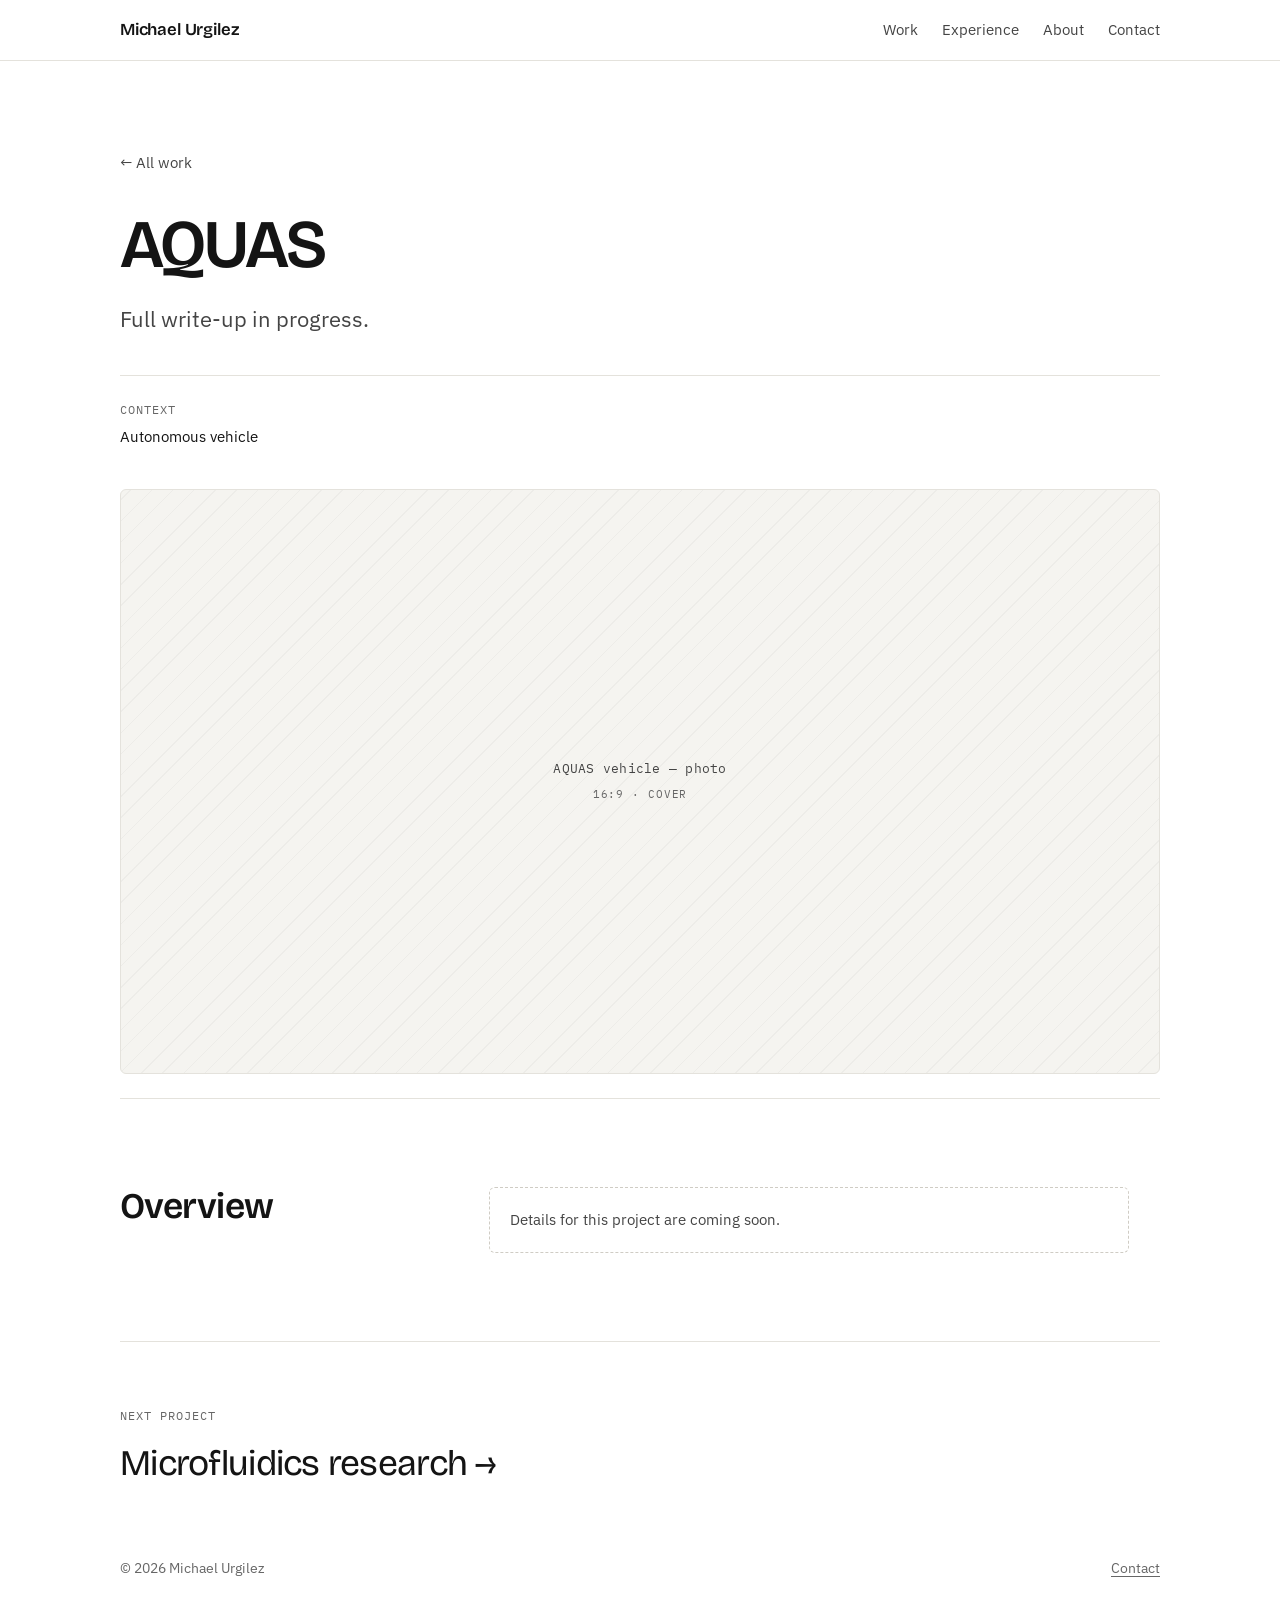
==== projects/aquas/index.html @ 49c0b9c1 "Build portfolio site: home page, project pages, shared styles, link preview image Co-Authored-By: Cl" ====
<!doctype html>
<html lang="en">
<head>
  <meta charset="utf-8">
  <meta name="viewport" content="width=device-width, initial-scale=1">
  <title>AQUAS — Michael Urgilez</title>
  <!-- TODO: write a one-sentence description for search and link previews -->
  <meta name="description" content="AQUAS — Autonomous vehicle. Project by Michael Urgilez, Mechanical Engineering, Columbia.">
  <link rel="canonical" href="https://michaelu4.github.io/projects/aquas/">
  <meta name="theme-color" content="#ffffff">

  <meta property="og:type" content="article">
  <meta property="og:site_name" content="Michael Urgilez">
  <meta property="og:title" content="AQUAS — Michael Urgilez">
  <meta property="og:description" content="AQUAS — Autonomous vehicle. Project by Michael Urgilez, Mechanical Engineering, Columbia.">
  <meta property="og:url" content="https://michaelu4.github.io/projects/aquas/">
  <meta property="og:image" content="https://michaelu4.github.io/assets/og-image.png">
  <meta property="og:image:width" content="1200">
  <meta property="og:image:height" content="630">
  <meta name="twitter:card" content="summary_large_image">
  <meta name="twitter:title" content="AQUAS — Michael Urgilez">
  <meta name="twitter:image" content="https://michaelu4.github.io/assets/og-image.png">

  <link rel="icon" href="../../assets/favicon.svg" type="image/svg+xml">
  <link rel="preconnect" href="https://fonts.googleapis.com">
  <link rel="preconnect" href="https://fonts.gstatic.com" crossorigin>
  <link href="https://fonts.googleapis.com/css2?family=Bricolage+Grotesque:opsz,wght@12..96,500;12..96,600&family=IBM+Plex+Mono:wght@400;500&family=IBM+Plex+Sans:wght@400;500&display=swap" rel="stylesheet">
  <link rel="stylesheet" href="../../styles.css">
</head>
<body>
  <a class="skip-link" href="#main">Skip to content</a>

  <header class="site-header">
    <div class="container">
      <a class="wordmark" href="../../">Michael Urgilez</a>
      <nav class="nav" aria-label="Primary">
        <a href="../../#work">Work</a>
        <a class="nav-extra" href="../../#experience">Experience</a>
        <a class="nav-extra" href="../../#about">About</a>
        <a href="../../#contact">Contact</a>
      </nav>
    </div>
  </header>

  <main id="main">
    <div class="container">

      <section class="project-hero" aria-labelledby="project-title">
        <a class="back" href="../../#work">← All work</a>
        <h1 id="project-title">AQUAS</h1>
        <!-- TODO: one-sentence summary of the project -->
        <p class="lede">Full write-up in progress.</p>
        <dl class="facts">
          <div><dt>Context</dt><dd>Autonomous vehicle</dd></div>
          <!-- TODO: add facts, e.g. Timeline, Team, My role, Tools -->
        </dl>
      </section>

      <!-- IMAGE: replace with assets/aquas/cover.jpg -->
      <figure class="project-cover">
        <div class="ph ratio-16-9" role="img" aria-label="Placeholder: AQUAS cover image">
          <span class="ph-label">AQUAS vehicle — photo</span>
          <span class="ph-hint">16:9 · cover</span>
        </div>
      </figure>

      <!-- TODO: fill in Problem / Approach / Results (copy section structure from projects/quadruped-robot/) -->
      <section class="p-section" aria-labelledby="overview">
        <h2 id="overview">Overview</h2>
        <div class="body">
          <p class="pending">Details for this project are coming soon.</p>
        </div>
      </section>

      <nav class="next-project" aria-label="Next project">
        <span class="label">Next project</span>
        <a href="../microfluidics/">Microfluidics research →</a>
      </nav>
    </div>
  </main>

  <footer class="site-footer">
    <div class="container">
      <span>© 2026 Michael Urgilez</span>
      <a href="../../#contact">Contact</a>
    </div>
  </footer>
</body>
</html>
---- styles.css ----
/* Michael Urgilez — portfolio
   One stylesheet for every page. Mobile-first; breakpoints at 720px and 1024px. */

:root {
  --bg: #ffffff;
  --bg-soft: #f5f4f0;
  --ink: #141414;
  --ink-2: #444444;   /* 9.7:1 on white */
  --muted: #666666;   /* 5.7:1 on white */
  --line: #e4e2dc;
  --accent: #c2410c;  /* 5.2:1 on white; used sparingly */

  --font-display: "Bricolage Grotesque", "Helvetica Neue", Arial, sans-serif;
  --font-body: "IBM Plex Sans", "Helvetica Neue", Arial, sans-serif;
  --font-mono: "IBM Plex Mono", ui-monospace, Menlo, monospace;

  --max: 1120px;
  --gutter: 20px;
  --radius: 6px;
  --section: 88px;
}

@media (min-width: 720px) {
  :root { --gutter: 40px; --section: 128px; }
}

*, *::before, *::after { box-sizing: border-box; }

html { -webkit-text-size-adjust: 100%; scroll-behavior: smooth; }
@media (prefers-reduced-motion: reduce) { html { scroll-behavior: auto; } }

body {
  margin: 0;
  background: var(--bg);
  color: var(--ink);
  font-family: var(--font-body);
  font-size: 1.0625rem;
  line-height: 1.6;
  -webkit-font-smoothing: antialiased;
}

img { display: block; max-width: 100%; height: auto; }

a { color: inherit; text-underline-offset: 0.2em; text-decoration-thickness: 1px; }
a:hover { color: var(--accent); }

:focus-visible {
  outline: 2px solid var(--accent);
  outline-offset: 3px;
  border-radius: 2px;
}

h1, h2, h3 {
  font-family: var(--font-display);
  font-weight: 600;
  line-height: 1.1;
  letter-spacing: -0.02em;
  margin: 0;
}

p { margin: 0 0 1em; }
p:last-child { margin-bottom: 0; }

ul { margin: 0; padding-left: 1.1em; }
li + li { margin-top: 0.5em; }
li::marker { color: var(--muted); }

.container {
  width: 100%;
  max-width: var(--max);
  margin: 0 auto;
  padding: 0 var(--gutter);
}

.skip-link {
  position: absolute;
  left: var(--gutter);
  top: -100px;
  background: var(--ink);
  color: #fff;
  padding: 8px 14px;
  border-radius: var(--radius);
  z-index: 100;
}
.skip-link:focus { top: 12px; color: #fff; }

/* Small uppercase labels */
.label {
  font-family: var(--font-mono);
  font-size: 0.75rem;
  letter-spacing: 0.08em;
  text-transform: uppercase;
  color: var(--muted);
}

/* ---------- Header ---------- */

.site-header {
  position: sticky;
  top: 0;
  z-index: 50;
  background: rgba(255, 255, 255, 0.92);
  -webkit-backdrop-filter: saturate(1.4) blur(10px);
  backdrop-filter: saturate(1.4) blur(10px);
  border-bottom: 1px solid var(--line);
}

.site-header .container {
  display: flex;
  align-items: center;
  justify-content: space-between;
  height: 60px;
}

.wordmark {
  font-family: var(--font-display);
  font-weight: 600;
  font-size: 1.05rem;
  letter-spacing: -0.01em;
  text-decoration: none;
}

.nav { display: flex; gap: 24px; }
.nav a {
  font-size: 0.9375rem;
  text-decoration: none;
  color: var(--ink-2);
}
.nav a:hover { color: var(--accent); }
.nav .nav-extra { display: none; }
@media (min-width: 720px) { .nav .nav-extra { display: inline; } }

/* ---------- Buttons ---------- */

.btn {
  display: inline-flex;
  align-items: center;
  justify-content: center;
  min-height: 48px;
  padding: 0 22px;
  border-radius: var(--radius);
  border: 1px solid var(--ink);
  font-size: 1rem;
  font-weight: 500;
  text-decoration: none;
  transition: background-color 0.15s, color 0.15s, border-color 0.15s;
}
.btn-primary { background: var(--ink); color: #fff; }
.btn-primary:hover { background: var(--accent); border-color: var(--accent); color: #fff; }
.btn-secondary { background: transparent; color: var(--ink); }
.btn-secondary:hover { border-color: var(--accent); color: var(--accent); }

/* ---------- Hero ---------- */

.hero { padding: 72px 0 var(--section); }
@media (min-width: 720px) { .hero { padding-top: 136px; } }

.hero h1 {
  font-size: clamp(2.75rem, 11vw, 6rem);
  letter-spacing: -0.035em;
  line-height: 0.98;
}

.hero .positioning {
  margin-top: 24px;
  max-width: 34ch;
  font-size: clamp(1.25rem, 3.6vw, 1.625rem);
  line-height: 1.35;
  color: var(--ink-2);
}

.hero .meta { margin-top: 28px; color: var(--muted); font-size: 0.9375rem; }

.status {
  display: inline-flex;
  align-items: baseline;
  gap: 10px;
  margin-top: 36px;
  font-size: 1rem;
}
.status::before {
  content: "";
  flex: none;
  width: 8px;
  height: 8px;
  border-radius: 50%;
  background: var(--accent);
  transform: translateY(-1px);
}

.hero .actions { display: flex; flex-wrap: wrap; gap: 12px; margin-top: 28px; }

/* ---------- Sections ---------- */

.section { padding: var(--section) 0; border-top: 1px solid var(--line); }

.section-head { margin-bottom: 48px; }
.section-head h2 { font-size: clamp(2rem, 6vw, 3rem); margin-top: 12px; }
.section-head p { margin-top: 16px; color: var(--ink-2); max-width: 52ch; }

/* ---------- Image placeholders ----------
   Replace a .ph element with an <img> when the real photo is ready.
   See README.md for the exact markup. */

.ph {
  position: relative;
  display: flex;
  flex-direction: column;
  align-items: center;
  justify-content: center;
  gap: 6px;
  aspect-ratio: 4 / 3;
  padding: 20px;
  background-color: var(--bg-soft);
  background-image: repeating-linear-gradient(
    -45deg,
    transparent 0 14px,
    rgba(20, 20, 20, 0.035) 14px 15px
  );
  border: 1px solid var(--line);
  border-radius: var(--radius);
  text-align: center;
  color: var(--ink-2);
}
.ph-label { font-family: var(--font-mono); font-size: 0.8125rem; letter-spacing: 0.02em; }
.ph-hint { font-family: var(--font-mono); font-size: 0.6875rem; color: var(--muted); text-transform: uppercase; letter-spacing: 0.08em; }

.ratio-16-9 { aspect-ratio: 16 / 9; }
.ratio-3-2 { aspect-ratio: 3 / 2; }
.ratio-1-1 { aspect-ratio: 1 / 1; }
.ratio-4-5 { aspect-ratio: 4 / 5; }

.media { border-radius: var(--radius); width: 100%; object-fit: cover; background: var(--bg-soft); }

/* ---------- Work grid ---------- */

.work-grid { display: grid; gap: 56px 32px; }
@media (min-width: 720px) { .work-grid { grid-template-columns: 1fr 1fr; } }

.card { display: block; text-decoration: none; color: inherit; }
.card:hover { color: inherit; }
.card .ph, .card .media { transition: transform 0.3s ease, border-color 0.2s; }
.card:hover .ph, .card:hover .media { border-color: #cfccc4; }
@media (prefers-reduced-motion: no-preference) {
  .card:hover .ph, .card:hover .media { transform: translateY(-3px); }
}

.card-body { margin-top: 20px; }
.card h3 { font-size: 1.375rem; margin-top: 8px; }
.card:hover h3 { color: var(--accent); }
.card p { margin-top: 8px; color: var(--ink-2); max-width: 52ch; }

.card-more {
  display: inline-block;
  margin-top: 12px;
  font-size: 0.9375rem;
  font-weight: 500;
  text-decoration: underline;
  text-underline-offset: 0.25em;
}

.card-featured { grid-column: 1 / -1; }
.card-featured h3 { font-size: clamp(1.75rem, 4.5vw, 2.5rem); }
@media (min-width: 1024px) {
  .card-featured { display: grid; grid-template-columns: 1.6fr 1fr; gap: 48px; align-items: end; }
  .card-featured .card-body { margin-top: 0; padding-bottom: 8px; }
}

.tag {
  display: inline-block;
  margin-left: 8px;
  padding: 2px 8px;
  border: 1px solid currentColor;
  border-radius: 999px;
  color: var(--accent);
  font-family: var(--font-mono);
  font-size: 0.6875rem;
  letter-spacing: 0.06em;
  text-transform: uppercase;
  vertical-align: 1px;
}

/* ---------- Experience / Leadership entries ---------- */

.entries { display: grid; gap: 0; }

.entry {
  display: grid;
  gap: 12px;
  padding: 32px 0;
  border-top: 1px solid var(--line);
}
.entry:first-child { border-top: 0; padding-top: 0; }
@media (min-width: 720px) {
  .entry { grid-template-columns: 1fr 2fr; gap: 40px; }
}

.entry h3 { font-size: 1.375rem; }
.entry .role { margin-top: 6px; color: var(--ink-2); }
.entry .where { margin-top: 4px; color: var(--muted); font-size: 0.9375rem; }
.entry ul { color: var(--ink-2); max-width: 62ch; }

/* ---------- Skills ---------- */

.skills { display: grid; gap: 32px; margin-top: 72px; }
@media (min-width: 720px) { .skills { grid-template-columns: repeat(3, 1fr); } }
.skills h3 { font-family: var(--font-mono); font-weight: 500; font-size: 0.75rem; letter-spacing: 0.08em; text-transform: uppercase; color: var(--muted); }
.skills ul { list-style: none; padding: 0; margin-top: 14px; }
.skills li + li { margin-top: 6px; }

/* ---------- About ---------- */

.about { display: grid; gap: 40px; }
@media (min-width: 720px) { .about { grid-template-columns: 1fr 1.4fr; gap: 64px; align-items: start; } }
.about p { font-size: 1.1875rem; line-height: 1.55; color: var(--ink-2); max-width: 46ch; }
.about p:first-child { color: var(--ink); }

/* ---------- Contact ---------- */

.contact-links { display: grid; gap: 0; margin-top: 8px; }
.contact-links a {
  display: flex;
  justify-content: space-between;
  align-items: baseline;
  gap: 16px;
  padding: 22px 0;
  border-bottom: 1px solid var(--line);
  text-decoration: none;
  font-family: var(--font-display);
  font-size: clamp(1.25rem, 4.5vw, 2rem);
  letter-spacing: -0.015em;
  overflow-wrap: anywhere;
}
.contact-links a:first-child { border-top: 1px solid var(--line); }
.contact-links .label { flex: none; }

/* ---------- Footer ---------- */

.site-footer { padding: 40px 0 56px; color: var(--muted); font-size: 0.875rem; }
.site-footer .container { display: flex; flex-wrap: wrap; justify-content: space-between; gap: 12px; }
.site-footer a { color: var(--muted); }

/* ---------- Project pages ---------- */

.project-hero { padding: 48px 0 40px; }
@media (min-width: 720px) { .project-hero { padding-top: 88px; } }

.back { font-size: 0.9375rem; text-decoration: none; color: var(--ink-2); }
.back:hover { color: var(--accent); }

.project-hero h1 { margin-top: 32px; font-size: clamp(2.25rem, 8vw, 4.25rem); letter-spacing: -0.03em; }
.project-hero .lede { margin-top: 20px; max-width: 46ch; font-size: clamp(1.125rem, 3vw, 1.375rem); line-height: 1.45; color: var(--ink-2); }

.facts {
  display: grid;
  grid-template-columns: repeat(2, 1fr);
  gap: 20px 24px;
  margin: 40px 0 0;
  padding: 24px 0 0;
  border-top: 1px solid var(--line);
}
@media (min-width: 720px) { .facts { grid-template-columns: repeat(4, 1fr); } }
.facts dt { font-family: var(--font-mono); font-size: 0.75rem; letter-spacing: 0.08em; text-transform: uppercase; color: var(--muted); }
.facts dd { margin: 6px 0 0; font-size: 0.9375rem; }

.project-cover { margin-bottom: 24px; }

.p-section { display: grid; gap: 20px; padding: 64px 0; border-top: 1px solid var(--line); }
@media (min-width: 1024px) {
  .p-section { grid-template-columns: 1fr 2.2fr; gap: 64px; padding: 88px 0; }
  .p-section > h2 { position: sticky; top: 92px; align-self: start; }
}
.p-section > h2 { font-size: clamp(1.625rem, 4.5vw, 2.25rem); }
.p-section .body { max-width: 64ch; color: var(--ink-2); }
.p-section .body p { color: var(--ink-2); }
.p-section .body h3 { font-size: 1.1875rem; color: var(--ink); margin: 32px 0 8px; }
.p-section .body h3:first-child { margin-top: 0; }

.spec { margin: 0; padding: 0; list-style: none; border-top: 1px solid var(--line); }
.spec li { display: grid; gap: 4px; padding: 16px 0; margin: 0; border-bottom: 1px solid var(--line); }
@media (min-width: 720px) { .spec li { grid-template-columns: 180px 1fr; gap: 24px; } }
.spec .k { font-family: var(--font-mono); font-size: 0.8125rem; color: var(--muted); }
.spec .v { color: var(--ink); }

.gallery { display: grid; gap: 16px; margin-top: 28px; }
@media (min-width: 720px) { .gallery { grid-template-columns: 1fr 1fr; } }
.gallery .wide { grid-column: 1 / -1; }

figure { margin: 0; }
figcaption { margin-top: 10px; font-size: 0.875rem; color: var(--muted); }

.pending {
  padding: 20px;
  border: 1px dashed #cfccc4;
  border-radius: var(--radius);
  color: var(--muted);
  font-size: 0.9375rem;
}

.next-project { padding: 64px 0 24px; border-top: 1px solid var(--line); }
.next-project a { text-decoration: none; font-family: var(--font-display); font-size: clamp(1.5rem, 5vw, 2.25rem); letter-spacing: -0.02em; }
.next-project .label { display: block; margin-bottom: 10px; }
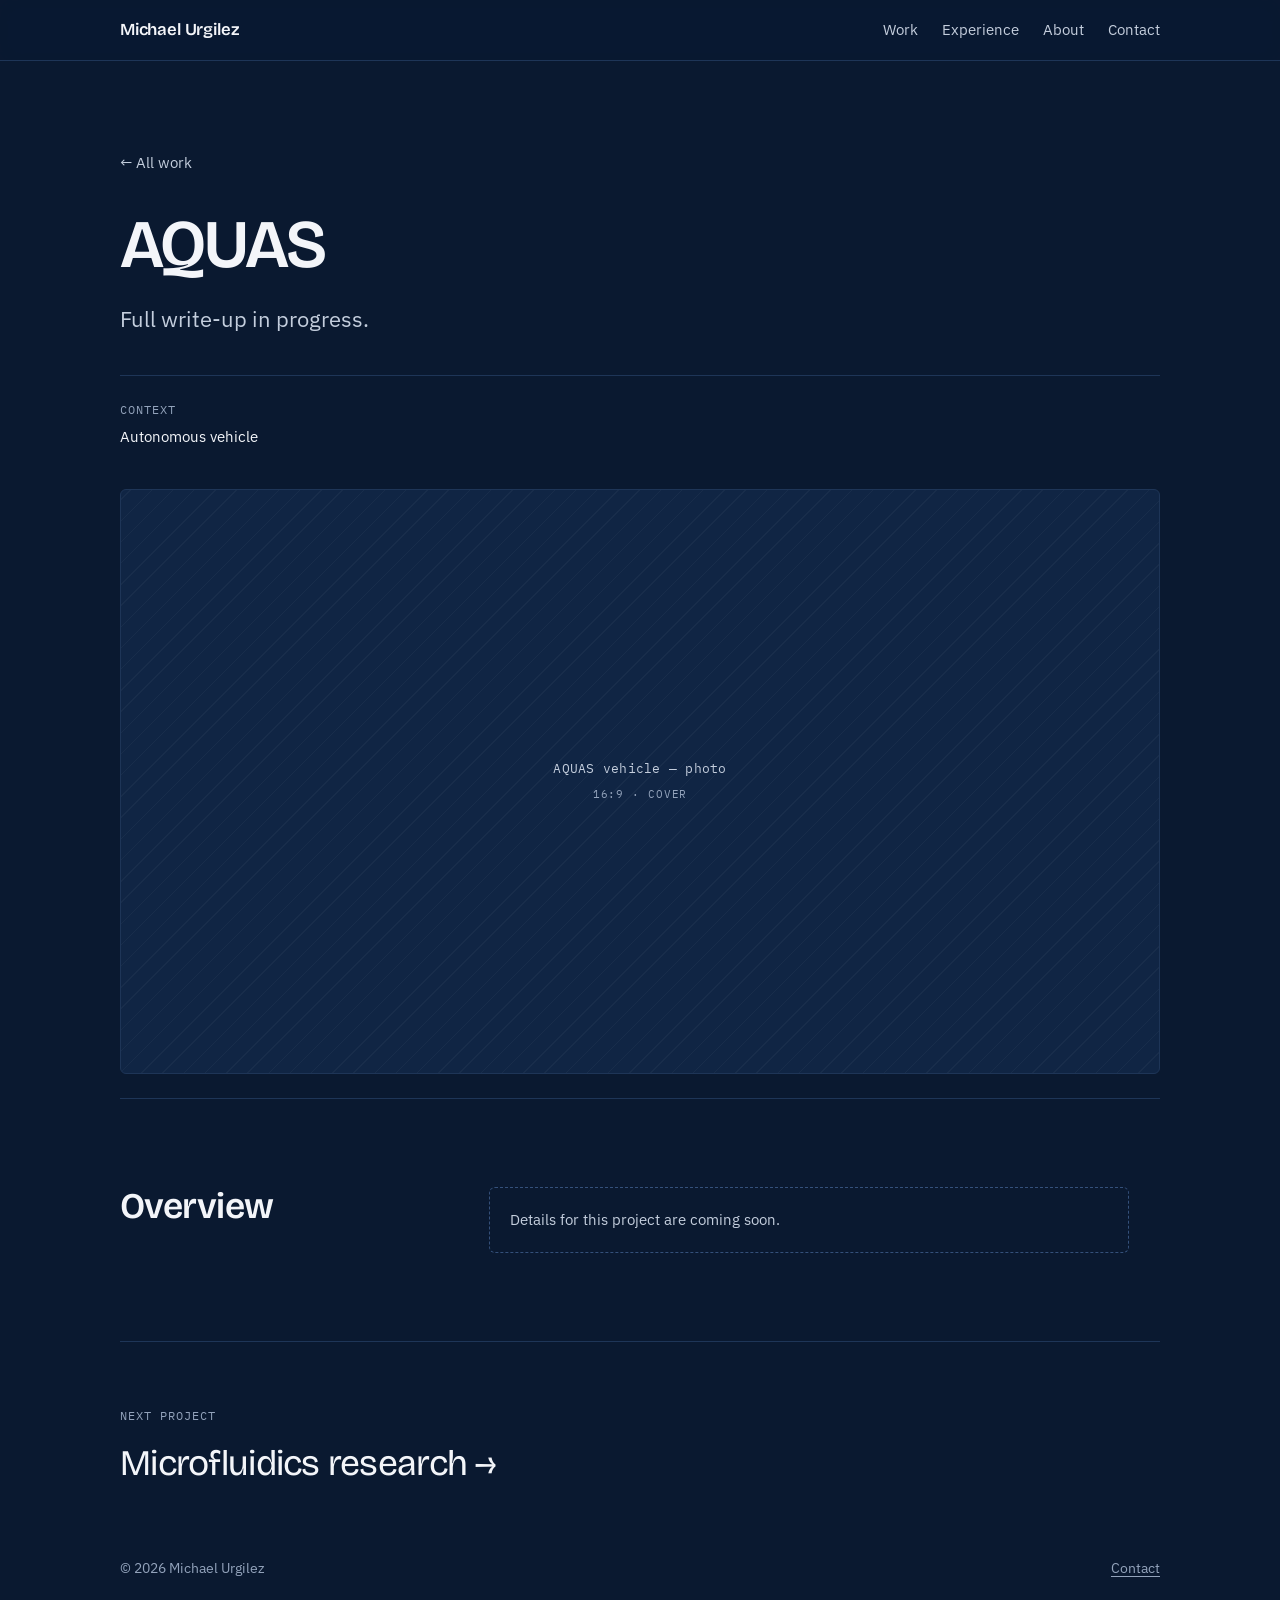
==== commit 2adb76fc: "Dark navy theme; open the home page with the bio Co-Authored-By: Claude Opus 5.5 <noreply@anthropic." ====
--- a/projects/aquas/index.html
+++ b/projects/aquas/index.html
@@ -7,7 +7,7 @@
   <!-- TODO: write a one-sentence description for search and link previews -->
   <meta name="description" content="AQUAS — Autonomous vehicle. Project by Michael Urgilez, Mechanical Engineering, Columbia.">
   <link rel="canonical" href="https://michaelu4.github.io/projects/aquas/">
-  <meta name="theme-color" content="#ffffff">
+  <meta name="theme-color" content="#0a1930">
 
   <meta property="og:type" content="article">
   <meta property="og:site_name" content="Michael Urgilez">
--- a/styles.css
+++ b/styles.css
@@ -2,13 +2,16 @@
    One stylesheet for every page. Mobile-first; breakpoints at 720px and 1024px. */
 
 :root {
-  --bg: #ffffff;
-  --bg-soft: #f5f4f0;
-  --ink: #141414;
-  --ink-2: #444444;   /* 9.7:1 on white */
-  --muted: #666666;   /* 5.7:1 on white */
-  --line: #e4e2dc;
-  --accent: #c2410c;  /* 5.2:1 on white; used sparingly */
+  color-scheme: dark;
+  --bg: #0a1930;       /* deep navy backdrop */
+  --bg-soft: #102544;
+  --ink: #f3f5f9;      /* 16:1 on --bg */
+  --ink-2: #c4cedd;    /* 11:1 on --bg */
+  --muted: #93a3bb;    /* 6.9:1 on --bg */
+  --line: #1e3557;
+  --line-strong: #34507a;
+  --accent: #f2994a;   /* 7.6:1 on --bg; used sparingly */
+  --on-accent: #0a1930;
 
   --font-display: "Bricolage Grotesque", "Helvetica Neue", Arial, sans-serif;
   --font-body: "IBM Plex Sans", "Helvetica Neue", Arial, sans-serif;
@@ -44,6 +47,8 @@
 a { color: inherit; text-underline-offset: 0.2em; text-decoration-thickness: 1px; }
 a:hover { color: var(--accent); }
 
+[id] { scroll-margin-top: 76px; }
+
 :focus-visible {
   outline: 2px solid var(--accent);
   outline-offset: 3px;
@@ -77,12 +82,12 @@
   left: var(--gutter);
   top: -100px;
   background: var(--ink);
-  color: #fff;
+  color: var(--bg);
   padding: 8px 14px;
   border-radius: var(--radius);
   z-index: 100;
 }
-.skip-link:focus { top: 12px; color: #fff; }
+.skip-link:focus { top: 12px; color: var(--bg); }
 
 /* Small uppercase labels */
 .label {
@@ -99,7 +104,7 @@
   position: sticky;
   top: 0;
   z-index: 50;
-  background: rgba(255, 255, 255, 0.92);
+  background: rgba(10, 25, 48, 0.88);
   -webkit-backdrop-filter: saturate(1.4) blur(10px);
   backdrop-filter: saturate(1.4) blur(10px);
   border-bottom: 1px solid var(--line);
@@ -145,12 +150,12 @@
   text-decoration: none;
   transition: background-color 0.15s, color 0.15s, border-color 0.15s;
 }
-.btn-primary { background: var(--ink); color: #fff; }
-.btn-primary:hover { background: var(--accent); border-color: var(--accent); color: #fff; }
+.btn-primary { background: var(--ink); color: var(--bg); }
+.btn-primary:hover { background: var(--accent); border-color: var(--accent); color: var(--on-accent); }
 .btn-secondary { background: transparent; color: var(--ink); }
 .btn-secondary:hover { border-color: var(--accent); color: var(--accent); }
 
-/* ---------- Hero ---------- */
+/* ---------- Hero + bio ---------- */
 
 .hero { padding: 72px 0 var(--section); }
 @media (min-width: 720px) { .hero { padding-top: 136px; } }
@@ -215,7 +220,7 @@
   background-image: repeating-linear-gradient(
     -45deg,
     transparent 0 14px,
-    rgba(20, 20, 20, 0.035) 14px 15px
+    rgba(255, 255, 255, 0.035) 14px 15px
   );
   border: 1px solid var(--line);
   border-radius: var(--radius);
@@ -240,7 +245,7 @@
 .card { display: block; text-decoration: none; color: inherit; }
 .card:hover { color: inherit; }
 .card .ph, .card .media { transition: transform 0.3s ease, border-color 0.2s; }
-.card:hover .ph, .card:hover .media { border-color: #cfccc4; }
+.card:hover .ph, .card:hover .media { border-color: var(--line-strong); }
 @media (prefers-reduced-motion: no-preference) {
   .card:hover .ph, .card:hover .media { transform: translateY(-3px); }
 }
@@ -307,13 +312,6 @@
 .skills h3 { font-family: var(--font-mono); font-weight: 500; font-size: 0.75rem; letter-spacing: 0.08em; text-transform: uppercase; color: var(--muted); }
 .skills ul { list-style: none; padding: 0; margin-top: 14px; }
 .skills li + li { margin-top: 6px; }
-
-/* ---------- About ---------- */
-
-.about { display: grid; gap: 40px; }
-@media (min-width: 720px) { .about { grid-template-columns: 1fr 1.4fr; gap: 64px; align-items: start; } }
-.about p { font-size: 1.1875rem; line-height: 1.55; color: var(--ink-2); max-width: 46ch; }
-.about p:first-child { color: var(--ink); }
 
 /* ---------- Contact ---------- */
 
@@ -391,7 +389,7 @@
 
 .pending {
   padding: 20px;
-  border: 1px dashed #cfccc4;
+  border: 1px dashed var(--line-strong);
   border-radius: var(--radius);
   color: var(--muted);
   font-size: 0.9375rem;
@@ -400,3 +398,13 @@
 .next-project { padding: 64px 0 24px; border-top: 1px solid var(--line); }
 .next-project a { text-decoration: none; font-family: var(--font-display); font-size: clamp(1.5rem, 5vw, 2.25rem); letter-spacing: -0.02em; }
 .next-project .label { display: block; margin-bottom: 10px; }
+
+/* Bio sits inside the hero, so the page opens on it */
+.hero-grid { display: grid; gap: 48px; }
+@media (min-width: 1024px) {
+  .hero-grid { grid-template-columns: 1.5fr 1fr; gap: 72px; align-items: end; }
+}
+.bio { margin-top: 32px; max-width: 54ch; }
+.bio p { font-size: 1.125rem; line-height: 1.6; color: var(--ink-2); }
+.bio p:first-child { color: var(--ink); }
+.hero-portrait { max-width: 420px; }
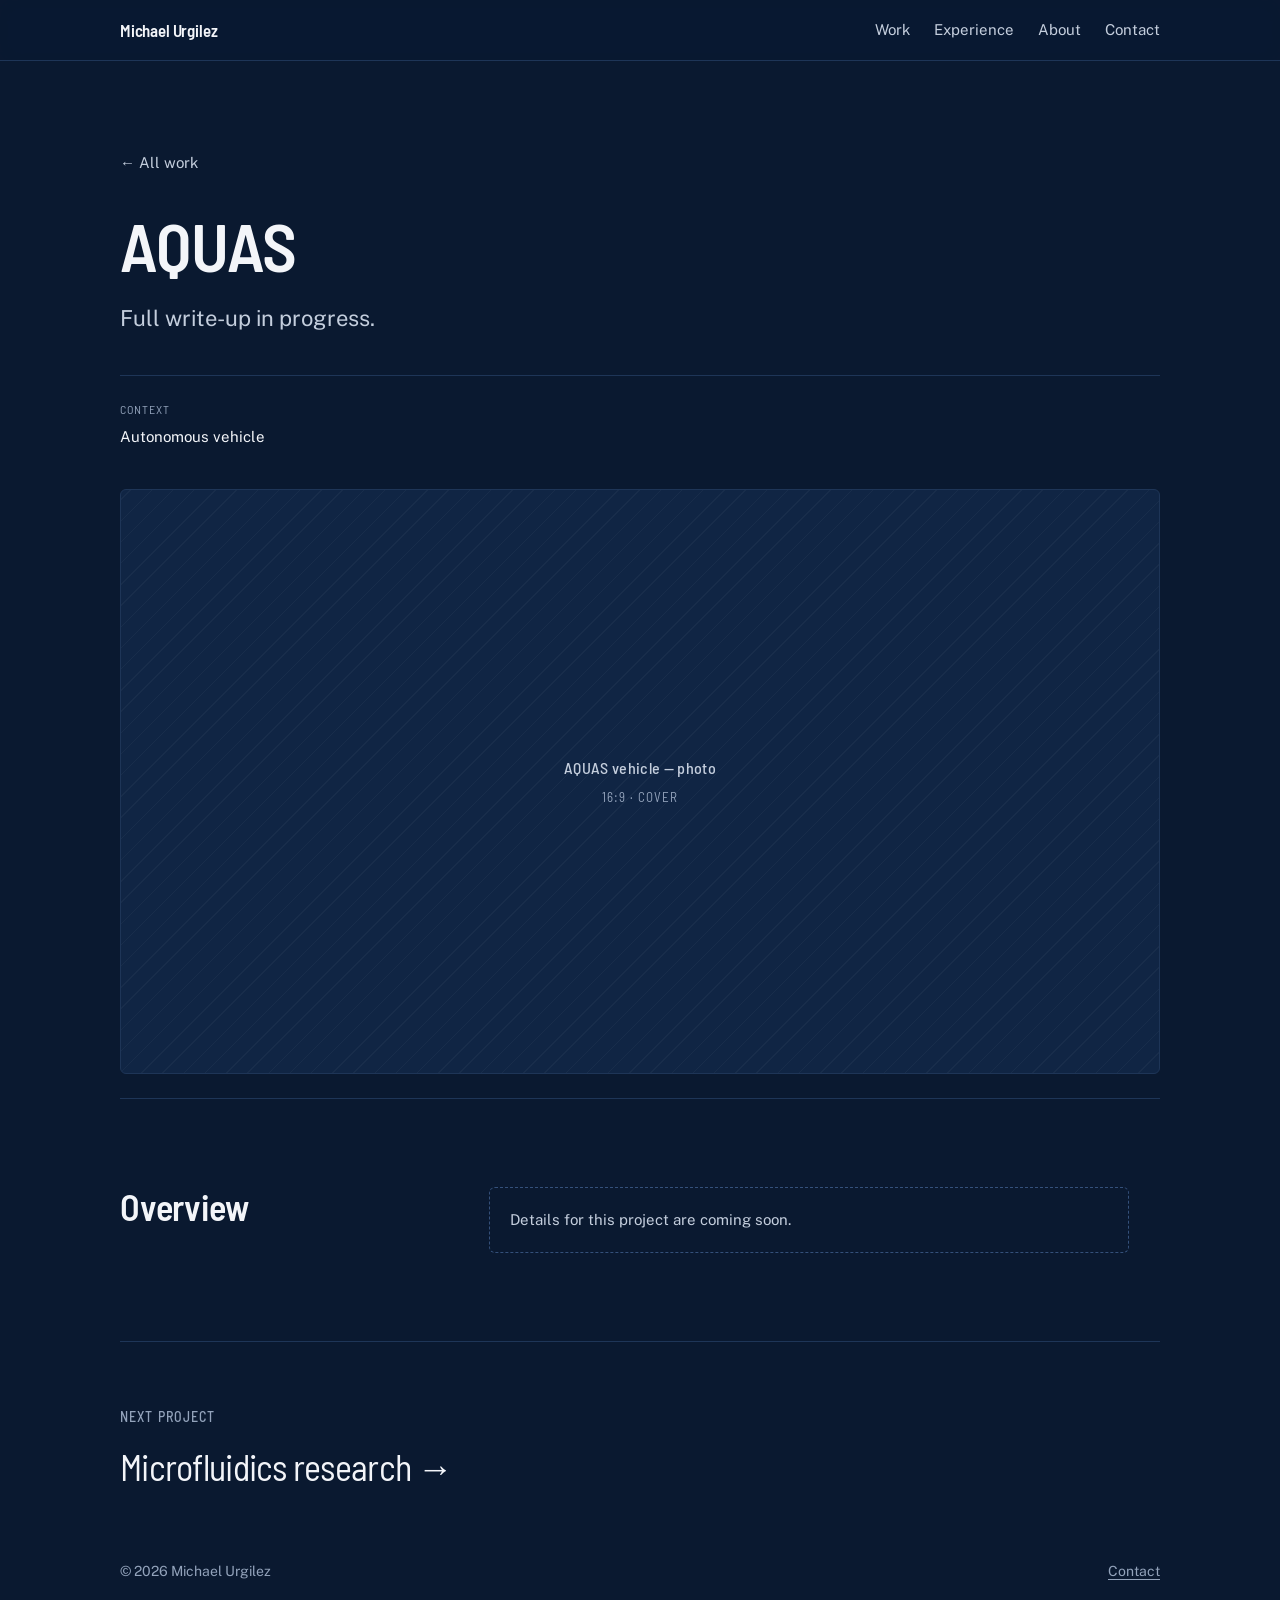
==== commit 53c0574c: "Drop B.S./M.S. wording; switch to Barlow Semi Condensed + Public Sans Co-Authored-By: Claude Opus 5." ====
--- a/projects/aquas/index.html
+++ b/projects/aquas/index.html
@@ -24,7 +24,7 @@
   <link rel="icon" href="../../assets/favicon.svg" type="image/svg+xml">
   <link rel="preconnect" href="https://fonts.googleapis.com">
   <link rel="preconnect" href="https://fonts.gstatic.com" crossorigin>
-  <link href="https://fonts.googleapis.com/css2?family=Bricolage+Grotesque:opsz,wght@12..96,500;12..96,600&family=IBM+Plex+Mono:wght@400;500&family=IBM+Plex+Sans:wght@400;500&display=swap" rel="stylesheet">
+  <link href="https://fonts.googleapis.com/css2?family=Barlow+Semi+Condensed:wght@500;600&family=Public+Sans:wght@400;500&display=swap" rel="stylesheet">
   <link rel="stylesheet" href="../../styles.css">
 </head>
 <body>
--- a/styles.css
+++ b/styles.css
@@ -13,9 +13,9 @@
   --accent: #f2994a;   /* 7.6:1 on --bg; used sparingly */
   --on-accent: #0a1930;
 
-  --font-display: "Bricolage Grotesque", "Helvetica Neue", Arial, sans-serif;
-  --font-body: "IBM Plex Sans", "Helvetica Neue", Arial, sans-serif;
-  --font-mono: "IBM Plex Mono", ui-monospace, Menlo, monospace;
+  --font-display: "Barlow Semi Condensed", "Arial Narrow", Arial, sans-serif;
+  --font-body: "Public Sans", "Helvetica Neue", Arial, sans-serif;
+  --font-label: "Barlow Semi Condensed", "Arial Narrow", Arial, sans-serif;
 
   --max: 1120px;
   --gutter: 20px;
@@ -59,7 +59,7 @@
   font-family: var(--font-display);
   font-weight: 600;
   line-height: 1.1;
-  letter-spacing: -0.02em;
+  letter-spacing: -0.005em;
   margin: 0;
 }
 
@@ -91,8 +91,9 @@
 
 /* Small uppercase labels */
 .label {
-  font-family: var(--font-mono);
-  font-size: 0.75rem;
+  font-family: var(--font-label);
+  font-weight: 500;
+  font-size: 0.875rem;
   letter-spacing: 0.08em;
   text-transform: uppercase;
   color: var(--muted);
@@ -162,7 +163,7 @@
 
 .hero h1 {
   font-size: clamp(2.75rem, 11vw, 6rem);
-  letter-spacing: -0.035em;
+  letter-spacing: -0.01em;
   line-height: 0.98;
 }
 
@@ -227,8 +228,8 @@
   text-align: center;
   color: var(--ink-2);
 }
-.ph-label { font-family: var(--font-mono); font-size: 0.8125rem; letter-spacing: 0.02em; }
-.ph-hint { font-family: var(--font-mono); font-size: 0.6875rem; color: var(--muted); text-transform: uppercase; letter-spacing: 0.08em; }
+.ph-label { font-family: var(--font-label); font-weight: 500; font-size: 1rem; letter-spacing: 0.02em; }
+.ph-hint { font-family: var(--font-label); font-size: 0.8125rem; color: var(--muted); text-transform: uppercase; letter-spacing: 0.08em; }
 
 .ratio-16-9 { aspect-ratio: 16 / 9; }
 .ratio-3-2 { aspect-ratio: 3 / 2; }
@@ -278,7 +279,7 @@
   border: 1px solid currentColor;
   border-radius: 999px;
   color: var(--accent);
-  font-family: var(--font-mono);
+  font-family: var(--font-label);
   font-size: 0.6875rem;
   letter-spacing: 0.06em;
   text-transform: uppercase;
@@ -309,7 +310,7 @@
 
 .skills { display: grid; gap: 32px; margin-top: 72px; }
 @media (min-width: 720px) { .skills { grid-template-columns: repeat(3, 1fr); } }
-.skills h3 { font-family: var(--font-mono); font-weight: 500; font-size: 0.75rem; letter-spacing: 0.08em; text-transform: uppercase; color: var(--muted); }
+.skills h3 { font-family: var(--font-label); font-weight: 500; font-size: 0.75rem; letter-spacing: 0.08em; text-transform: uppercase; color: var(--muted); }
 .skills ul { list-style: none; padding: 0; margin-top: 14px; }
 .skills li + li { margin-top: 6px; }
 
@@ -346,7 +347,7 @@
 .back { font-size: 0.9375rem; text-decoration: none; color: var(--ink-2); }
 .back:hover { color: var(--accent); }
 
-.project-hero h1 { margin-top: 32px; font-size: clamp(2.25rem, 8vw, 4.25rem); letter-spacing: -0.03em; }
+.project-hero h1 { margin-top: 32px; font-size: clamp(2.25rem, 8vw, 4.25rem); letter-spacing: -0.01em; }
 .project-hero .lede { margin-top: 20px; max-width: 46ch; font-size: clamp(1.125rem, 3vw, 1.375rem); line-height: 1.45; color: var(--ink-2); }
 
 .facts {
@@ -358,7 +359,7 @@
   border-top: 1px solid var(--line);
 }
 @media (min-width: 720px) { .facts { grid-template-columns: repeat(4, 1fr); } }
-.facts dt { font-family: var(--font-mono); font-size: 0.75rem; letter-spacing: 0.08em; text-transform: uppercase; color: var(--muted); }
+.facts dt { font-family: var(--font-label); font-size: 0.75rem; letter-spacing: 0.08em; text-transform: uppercase; color: var(--muted); }
 .facts dd { margin: 6px 0 0; font-size: 0.9375rem; }
 
 .project-cover { margin-bottom: 24px; }
@@ -377,7 +378,7 @@
 .spec { margin: 0; padding: 0; list-style: none; border-top: 1px solid var(--line); }
 .spec li { display: grid; gap: 4px; padding: 16px 0; margin: 0; border-bottom: 1px solid var(--line); }
 @media (min-width: 720px) { .spec li { grid-template-columns: 180px 1fr; gap: 24px; } }
-.spec .k { font-family: var(--font-mono); font-size: 0.8125rem; color: var(--muted); }
+.spec .k { font-family: var(--font-label); font-size: 0.8125rem; color: var(--muted); }
 .spec .v { color: var(--ink); }
 
 .gallery { display: grid; gap: 16px; margin-top: 28px; }
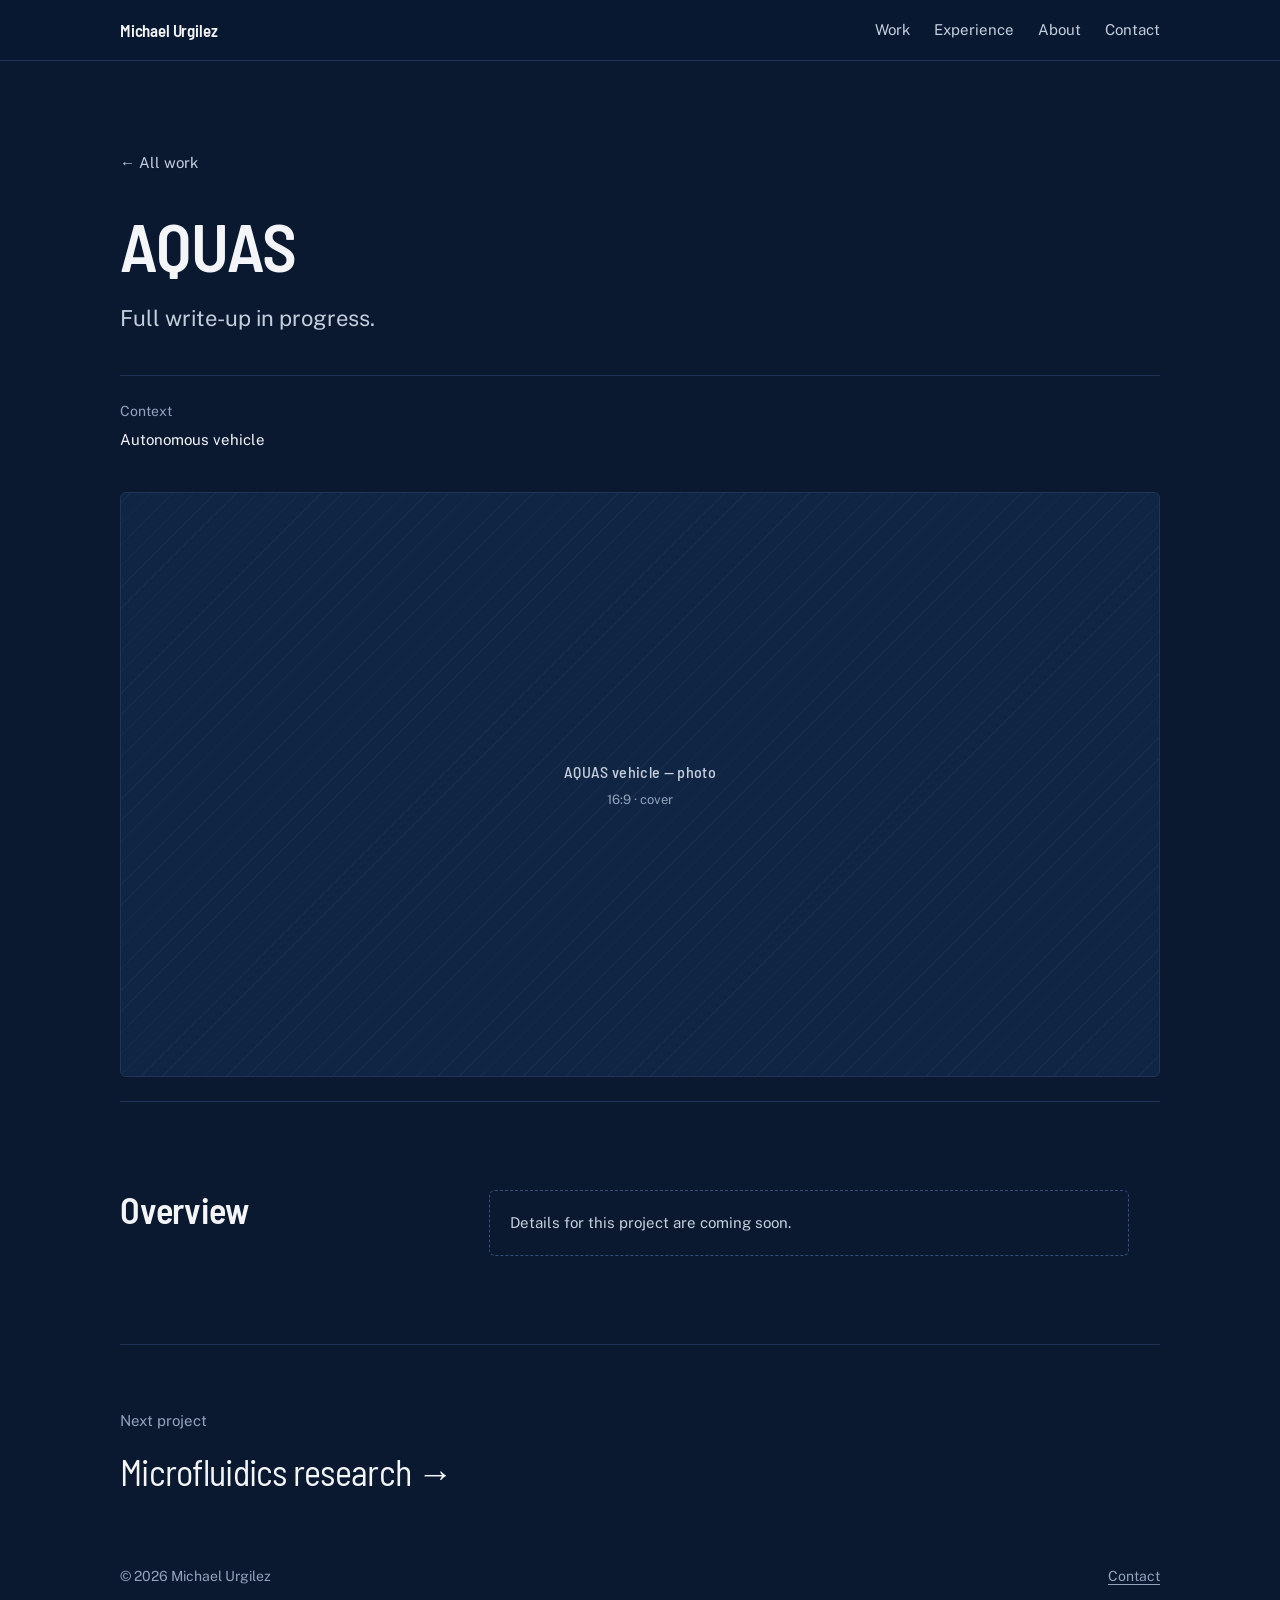
==== commit 977c7ffe: "Remove small all-caps eyebrow labels Co-Authored-By: Claude Opus 5.5 <noreply@anthropic.com> Claude-" ====
--- a/projects/aquas/index.html
+++ b/projects/aquas/index.html
@@ -73,7 +73,7 @@
       </section>
 
       <nav class="next-project" aria-label="Next project">
-        <span class="label">Next project</span>
+        <span class="next-label">Next project</span>
         <a href="../microfluidics/">Microfluidics research →</a>
       </nav>
     </div>
--- a/styles.css
+++ b/styles.css
@@ -89,13 +89,9 @@
 }
 .skip-link:focus { top: 12px; color: var(--bg); }
 
-/* Small uppercase labels */
+/* Small context line (e.g. course or lab on a project card) */
 .label {
-  font-family: var(--font-label);
-  font-weight: 500;
-  font-size: 0.875rem;
-  letter-spacing: 0.08em;
-  text-transform: uppercase;
+  font-size: 0.9375rem;
   color: var(--muted);
 }
 
@@ -201,7 +197,7 @@
 .section { padding: var(--section) 0; border-top: 1px solid var(--line); }
 
 .section-head { margin-bottom: 48px; }
-.section-head h2 { font-size: clamp(2rem, 6vw, 3rem); margin-top: 12px; }
+.section-head h2 { font-size: clamp(2rem, 6vw, 3rem); }
 .section-head p { margin-top: 16px; color: var(--ink-2); max-width: 52ch; }
 
 /* ---------- Image placeholders ----------
@@ -229,7 +225,7 @@
   color: var(--ink-2);
 }
 .ph-label { font-family: var(--font-label); font-weight: 500; font-size: 1rem; letter-spacing: 0.02em; }
-.ph-hint { font-family: var(--font-label); font-size: 0.8125rem; color: var(--muted); text-transform: uppercase; letter-spacing: 0.08em; }
+.ph-hint { font-size: 0.8125rem; color: var(--muted); }
 
 .ratio-16-9 { aspect-ratio: 16 / 9; }
 .ratio-3-2 { aspect-ratio: 3 / 2; }
@@ -279,10 +275,7 @@
   border: 1px solid currentColor;
   border-radius: 999px;
   color: var(--accent);
-  font-family: var(--font-label);
-  font-size: 0.6875rem;
-  letter-spacing: 0.06em;
-  text-transform: uppercase;
+  font-size: 0.8125rem;
   vertical-align: 1px;
 }
 
@@ -310,7 +303,7 @@
 
 .skills { display: grid; gap: 32px; margin-top: 72px; }
 @media (min-width: 720px) { .skills { grid-template-columns: repeat(3, 1fr); } }
-.skills h3 { font-family: var(--font-label); font-weight: 500; font-size: 0.75rem; letter-spacing: 0.08em; text-transform: uppercase; color: var(--muted); }
+.skills h3 { font-size: 1.125rem; }
 .skills ul { list-style: none; padding: 0; margin-top: 14px; }
 .skills li + li { margin-top: 6px; }
 
@@ -331,7 +324,6 @@
   overflow-wrap: anywhere;
 }
 .contact-links a:first-child { border-top: 1px solid var(--line); }
-.contact-links .label { flex: none; }
 
 /* ---------- Footer ---------- */
 
@@ -359,7 +351,7 @@
   border-top: 1px solid var(--line);
 }
 @media (min-width: 720px) { .facts { grid-template-columns: repeat(4, 1fr); } }
-.facts dt { font-family: var(--font-label); font-size: 0.75rem; letter-spacing: 0.08em; text-transform: uppercase; color: var(--muted); }
+.facts dt { font-size: 0.875rem; color: var(--muted); }
 .facts dd { margin: 6px 0 0; font-size: 0.9375rem; }
 
 .project-cover { margin-bottom: 24px; }
@@ -378,7 +370,7 @@
 .spec { margin: 0; padding: 0; list-style: none; border-top: 1px solid var(--line); }
 .spec li { display: grid; gap: 4px; padding: 16px 0; margin: 0; border-bottom: 1px solid var(--line); }
 @media (min-width: 720px) { .spec li { grid-template-columns: 180px 1fr; gap: 24px; } }
-.spec .k { font-family: var(--font-label); font-size: 0.8125rem; color: var(--muted); }
+.spec .k { font-size: 0.9375rem; color: var(--muted); }
 .spec .v { color: var(--ink); }
 
 .gallery { display: grid; gap: 16px; margin-top: 28px; }
@@ -398,7 +390,7 @@
 
 .next-project { padding: 64px 0 24px; border-top: 1px solid var(--line); }
 .next-project a { text-decoration: none; font-family: var(--font-display); font-size: clamp(1.5rem, 5vw, 2.25rem); letter-spacing: -0.02em; }
-.next-project .label { display: block; margin-bottom: 10px; }
+.next-label { display: block; margin-bottom: 10px; color: var(--muted); font-size: 0.9375rem; }
 
 /* Bio sits inside the hero, so the page opens on it */
 .hero-grid { display: grid; gap: 48px; }
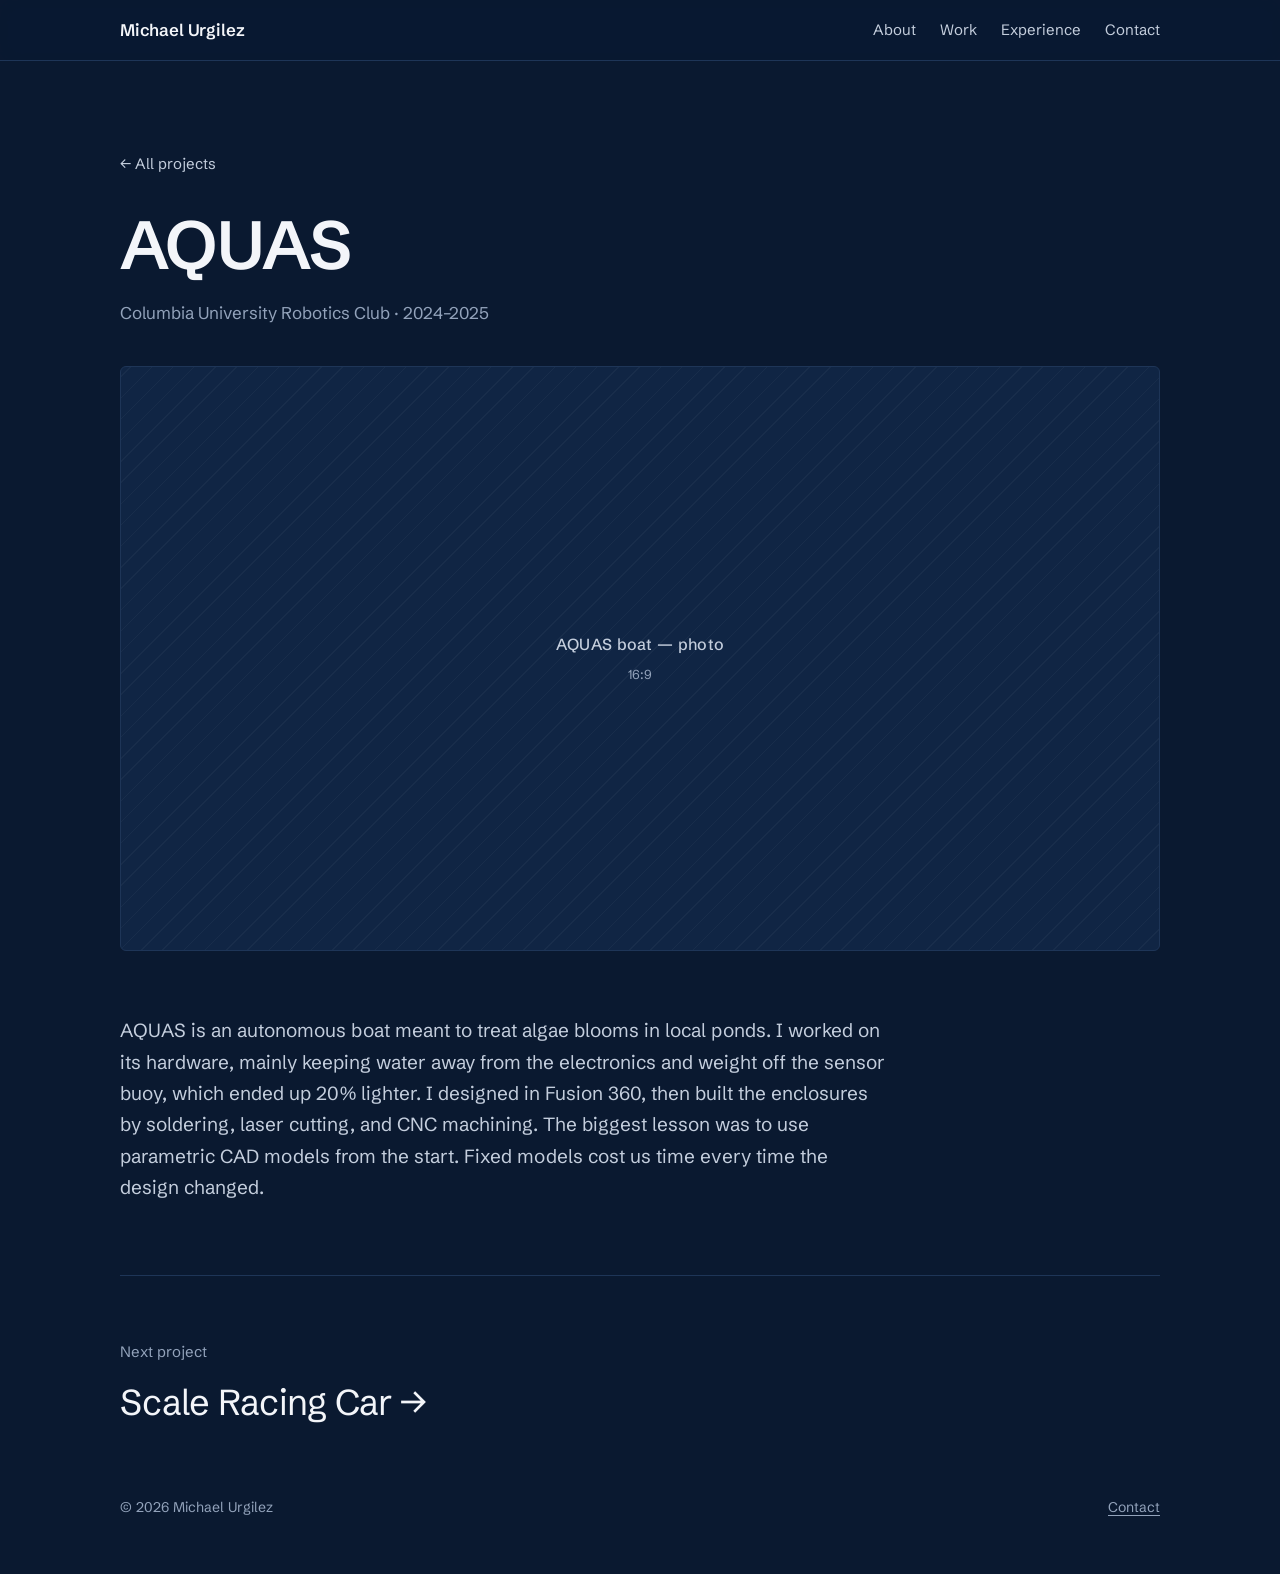
==== commit 75c2c7db: "Replace experience, project and leadership text with narrative overviews - Six project pages (adds T" ====
--- a/projects/aquas/index.html
+++ b/projects/aquas/index.html
@@ -4,27 +4,27 @@
   <meta charset="utf-8">
   <meta name="viewport" content="width=device-width, initial-scale=1">
   <title>AQUAS — Michael Urgilez</title>
-  <!-- TODO: write a one-sentence description for search and link previews -->
-  <meta name="description" content="AQUAS — Autonomous vehicle. Project by Michael Urgilez, Mechanical Engineering, Columbia.">
+  <meta name="description" content="AQUAS is an autonomous boat meant to treat algae blooms in local ponds.">
   <link rel="canonical" href="https://michaelu4.github.io/projects/aquas/">
   <meta name="theme-color" content="#0a1930">
 
   <meta property="og:type" content="article">
   <meta property="og:site_name" content="Michael Urgilez">
   <meta property="og:title" content="AQUAS — Michael Urgilez">
-  <meta property="og:description" content="AQUAS — Autonomous vehicle. Project by Michael Urgilez, Mechanical Engineering, Columbia.">
+  <meta property="og:description" content="AQUAS is an autonomous boat meant to treat algae blooms in local ponds.">
   <meta property="og:url" content="https://michaelu4.github.io/projects/aquas/">
   <meta property="og:image" content="https://michaelu4.github.io/assets/og-image.png">
   <meta property="og:image:width" content="1200">
   <meta property="og:image:height" content="630">
   <meta name="twitter:card" content="summary_large_image">
   <meta name="twitter:title" content="AQUAS — Michael Urgilez">
+  <meta name="twitter:description" content="AQUAS is an autonomous boat meant to treat algae blooms in local ponds.">
   <meta name="twitter:image" content="https://michaelu4.github.io/assets/og-image.png">
 
   <link rel="icon" href="../../assets/favicon.svg" type="image/svg+xml">
   <link rel="preconnect" href="https://fonts.googleapis.com">
   <link rel="preconnect" href="https://fonts.gstatic.com" crossorigin>
-  <link href="https://fonts.googleapis.com/css2?family=Barlow+Semi+Condensed:wght@500;600&family=Public+Sans:wght@400;500&display=swap" rel="stylesheet">
+  <link href="https://fonts.googleapis.com/css2?family=Schibsted+Grotesk:wght@400;500;600;700FONTLINKdisplay=swap" rel="stylesheet">
   <link rel="stylesheet" href="../../styles.css">
 </head>
 <body>
@@ -34,9 +34,9 @@
     <div class="container">
       <a class="wordmark" href="../../">Michael Urgilez</a>
       <nav class="nav" aria-label="Primary">
+        <a class="nav-extra" href="../../#about">About</a>
         <a href="../../#work">Work</a>
         <a class="nav-extra" href="../../#experience">Experience</a>
-        <a class="nav-extra" href="../../#about">About</a>
         <a href="../../#contact">Contact</a>
       </nav>
     </div>
@@ -46,35 +46,26 @@
     <div class="container">
 
       <section class="project-hero" aria-labelledby="project-title">
-        <a class="back" href="../../#work">← All work</a>
+        <a class="back" href="../../#work">← All projects</a>
         <h1 id="project-title">AQUAS</h1>
-        <!-- TODO: one-sentence summary of the project -->
-        <p class="lede">Full write-up in progress.</p>
-        <dl class="facts">
-          <div><dt>Context</dt><dd>Autonomous vehicle</dd></div>
-          <!-- TODO: add facts, e.g. Timeline, Team, My role, Tools -->
-        </dl>
+        <p class="project-meta">Columbia University Robotics Club · 2024–2025</p>
       </section>
 
-      <!-- IMAGE: replace with assets/aquas/cover.jpg -->
+      <!-- IMAGE: replace with an <img> of ../../assets/aquas/cover.jpg (see README) -->
       <figure class="project-cover">
-        <div class="ph ratio-16-9" role="img" aria-label="Placeholder: AQUAS cover image">
-          <span class="ph-label">AQUAS vehicle — photo</span>
-          <span class="ph-hint">16:9 · cover</span>
+        <div class="ph ratio-16-9" role="img" aria-label="Placeholder: AQUAS boat — photo">
+          <span class="ph-label">AQUAS boat — photo</span>
+          <span class="ph-hint">16:9</span>
         </div>
       </figure>
 
-      <!-- TODO: fill in Problem / Approach / Results (copy section structure from projects/quadruped-robot/) -->
-      <section class="p-section" aria-labelledby="overview">
-        <h2 id="overview">Overview</h2>
-        <div class="body">
-          <p class="pending">Details for this project are coming soon.</p>
-        </div>
+      <section class="project-story" aria-label="Overview">
+        <p>AQUAS is an autonomous boat meant to treat algae blooms in local ponds. I worked on its hardware, mainly keeping water away from the electronics and weight off the sensor buoy, which ended up 20% lighter. I designed in Fusion 360, then built the enclosures by soldering, laser cutting, and CNC machining. The biggest lesson was to use parametric CAD models from the start. Fixed models cost us time every time the design changed.</p>
       </section>
 
       <nav class="next-project" aria-label="Next project">
         <span class="next-label">Next project</span>
-        <a href="../microfluidics/">Microfluidics research →</a>
+        <a href="../scale-racing-car/">Scale Racing Car →</a>
       </nav>
     </div>
   </main>
--- a/styles.css
+++ b/styles.css
@@ -13,9 +13,9 @@
   --accent: #f2994a;   /* 7.6:1 on --bg; used sparingly */
   --on-accent: #0a1930;
 
-  --font-display: "Barlow Semi Condensed", "Arial Narrow", Arial, sans-serif;
-  --font-body: "Public Sans", "Helvetica Neue", Arial, sans-serif;
-  --font-label: "Barlow Semi Condensed", "Arial Narrow", Arial, sans-serif;
+  --font-display: "Schibsted Grotesk", "Helvetica Neue", Arial, sans-serif;
+  --font-body: "Schibsted Grotesk", "Helvetica Neue", Arial, sans-serif;
+  --font-label: "Schibsted Grotesk", "Helvetica Neue", Arial, sans-serif;
 
   --max: 1120px;
   --gutter: 20px;
@@ -154,12 +154,63 @@
 
 /* ---------- Hero + bio ---------- */
 
-.hero { padding: 72px 0 var(--section); }
+.hero {
+  position: relative;
+  isolation: isolate;
+  overflow: hidden;
+  padding: 72px 0 var(--section);
+}
 @media (min-width: 720px) { .hero { padding-top: 136px; } }
+@media (min-width: 1024px) { .hero { min-height: calc(100vh - 60px); display: flex; align-items: center; } }
+
+/* Background photo layer. main.js adds a slow drift and scroll parallax. */
+.hero-bg { position: absolute; inset: 0; z-index: -1; }
+.hero-bg-img {
+  position: absolute;
+  inset: -8% 0;
+  background: center 35% / cover no-repeat;
+  opacity: 0;
+  transition: opacity 1.2s ease;
+  will-change: transform;
+}
+@media (prefers-reduced-motion: no-preference) {
+  .hero-bg-img { animation: hero-drift 28s ease-in-out infinite alternate; }
+}
+@keyframes hero-drift {
+  from { scale: 1.04; translate: -1.5% 0; }
+  to   { scale: 1.14; translate: 1.5% -1%; }
+}
+/* Navy wash keeps the text readable over any photo. Darkest behind the text column. */
+.hero-bg::after {
+  content: "";
+  position: absolute;
+  inset: 0;
+  background:
+    linear-gradient(90deg, rgba(10, 25, 48, 0.94) 0%, rgba(10, 25, 48, 0.82) 45%, rgba(10, 25, 48, 0.45) 100%),
+    linear-gradient(180deg, rgba(10, 25, 48, 0.35) 0%, rgba(10, 25, 48, 0) 30%, rgba(10, 25, 48, 1) 100%);
+}
+@media (max-width: 1023px) {
+  .hero-bg::after {
+    background: linear-gradient(180deg, rgba(10, 25, 48, 0.7) 0%, rgba(10, 25, 48, 0.88) 40%, rgba(10, 25, 48, 1) 100%);
+  }
+}
+
+.has-photo .hero-bg-img { background-image: url("assets/columbia.jpg"); opacity: 0.55; }
+
+.hero-credit {
+  display: none;
+  position: absolute;
+  right: var(--gutter);
+  bottom: 14px;
+  margin: 0;
+  font-size: 0.75rem;
+  color: var(--muted);
+}
+.hero-credit a { color: var(--muted); }
 
 .hero h1 {
-  font-size: clamp(2.75rem, 11vw, 6rem);
-  letter-spacing: -0.01em;
+  font-size: clamp(2.75rem, 11vw, 4.75rem);
+  letter-spacing: -0.03em;
   line-height: 0.98;
 }
 
@@ -298,11 +349,21 @@
 .entry .role { margin-top: 6px; color: var(--ink-2); }
 .entry .where { margin-top: 4px; color: var(--muted); font-size: 0.9375rem; }
 .entry ul { color: var(--ink-2); max-width: 62ch; }
+.prose { max-width: 64ch; color: var(--ink-2); }
+.prose .degree { color: var(--ink); font-weight: 500; margin-bottom: 6px; }
+
+.other-exp { margin-top: 56px; padding-top: 32px; border-top: 1px solid var(--line); }
+.other-exp h3 { font-size: 1.125rem; }
+.other-exp ul { list-style: none; padding: 0; margin-top: 16px; color: var(--ink-2); max-width: 72ch; }
+.other-exp li + li { margin-top: 12px; }
+.other-exp strong { color: var(--ink); font-weight: 500; }
 
 /* ---------- Skills ---------- */
 
-.skills { display: grid; gap: 32px; margin-top: 72px; }
+.skills { display: grid; gap: 32px; margin-top: 32px; }
+.skills-title { margin-top: 88px; font-size: clamp(1.5rem, 4vw, 2rem); }
 @media (min-width: 720px) { .skills { grid-template-columns: repeat(3, 1fr); } }
+@media (min-width: 1024px) { .skills-5 { grid-template-columns: repeat(5, 1fr); } }
 .skills h3 { font-size: 1.125rem; }
 .skills ul { list-style: none; padding: 0; margin-top: 14px; }
 .skills li + li { margin-top: 6px; }
@@ -339,54 +400,13 @@
 .back { font-size: 0.9375rem; text-decoration: none; color: var(--ink-2); }
 .back:hover { color: var(--accent); }
 
-.project-hero h1 { margin-top: 32px; font-size: clamp(2.25rem, 8vw, 4.25rem); letter-spacing: -0.01em; }
-.project-hero .lede { margin-top: 20px; max-width: 46ch; font-size: clamp(1.125rem, 3vw, 1.375rem); line-height: 1.45; color: var(--ink-2); }
-
-.facts {
-  display: grid;
-  grid-template-columns: repeat(2, 1fr);
-  gap: 20px 24px;
-  margin: 40px 0 0;
-  padding: 24px 0 0;
-  border-top: 1px solid var(--line);
-}
-@media (min-width: 720px) { .facts { grid-template-columns: repeat(4, 1fr); } }
-.facts dt { font-size: 0.875rem; color: var(--muted); }
-.facts dd { margin: 6px 0 0; font-size: 0.9375rem; }
-
+.project-hero h1 { margin-top: 32px; font-size: clamp(2.25rem, 8vw, 4.25rem); letter-spacing: -0.025em; }
+figure { margin: 0; }
+
+.project-meta { margin-top: 16px; color: var(--muted); }
 .project-cover { margin-bottom: 24px; }
-
-.p-section { display: grid; gap: 20px; padding: 64px 0; border-top: 1px solid var(--line); }
-@media (min-width: 1024px) {
-  .p-section { grid-template-columns: 1fr 2.2fr; gap: 64px; padding: 88px 0; }
-  .p-section > h2 { position: sticky; top: 92px; align-self: start; }
-}
-.p-section > h2 { font-size: clamp(1.625rem, 4.5vw, 2.25rem); }
-.p-section .body { max-width: 64ch; color: var(--ink-2); }
-.p-section .body p { color: var(--ink-2); }
-.p-section .body h3 { font-size: 1.1875rem; color: var(--ink); margin: 32px 0 8px; }
-.p-section .body h3:first-child { margin-top: 0; }
-
-.spec { margin: 0; padding: 0; list-style: none; border-top: 1px solid var(--line); }
-.spec li { display: grid; gap: 4px; padding: 16px 0; margin: 0; border-bottom: 1px solid var(--line); }
-@media (min-width: 720px) { .spec li { grid-template-columns: 180px 1fr; gap: 24px; } }
-.spec .k { font-size: 0.9375rem; color: var(--muted); }
-.spec .v { color: var(--ink); }
-
-.gallery { display: grid; gap: 16px; margin-top: 28px; }
-@media (min-width: 720px) { .gallery { grid-template-columns: 1fr 1fr; } }
-.gallery .wide { grid-column: 1 / -1; }
-
-figure { margin: 0; }
-figcaption { margin-top: 10px; font-size: 0.875rem; color: var(--muted); }
-
-.pending {
-  padding: 20px;
-  border: 1px dashed var(--line-strong);
-  border-radius: var(--radius);
-  color: var(--muted);
-  font-size: 0.9375rem;
-}
+.project-story { padding: 40px 0 72px; }
+.project-story p { max-width: 64ch; font-size: 1.1875rem; line-height: 1.65; color: var(--ink-2); }
 
 .next-project { padding: 64px 0 24px; border-top: 1px solid var(--line); }
 .next-project a { text-decoration: none; font-family: var(--font-display); font-size: clamp(1.5rem, 5vw, 2.25rem); letter-spacing: -0.02em; }
@@ -401,3 +421,5 @@
 .bio p { font-size: 1.125rem; line-height: 1.6; color: var(--ink-2); }
 .bio p:first-child { color: var(--ink); }
 .hero-portrait { max-width: 420px; }
+
+.has-photo .hero-credit { display: block; }
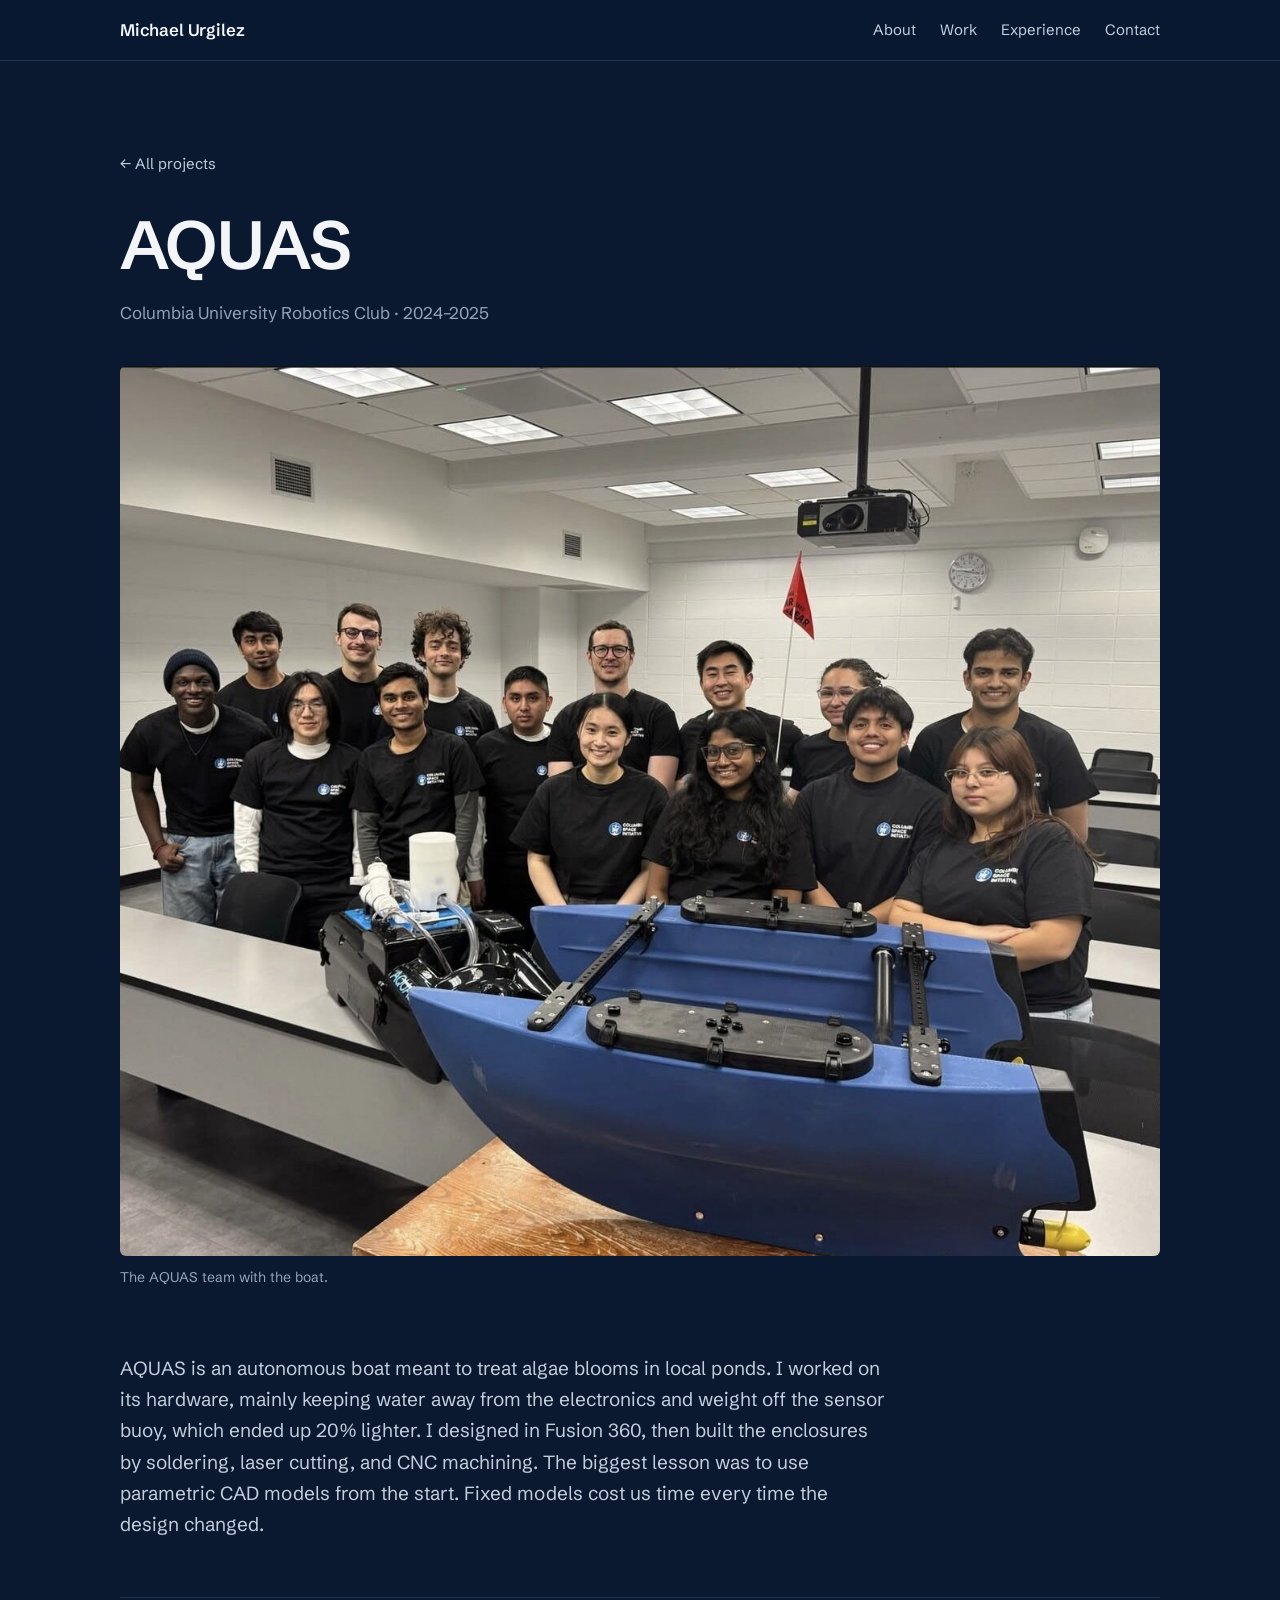
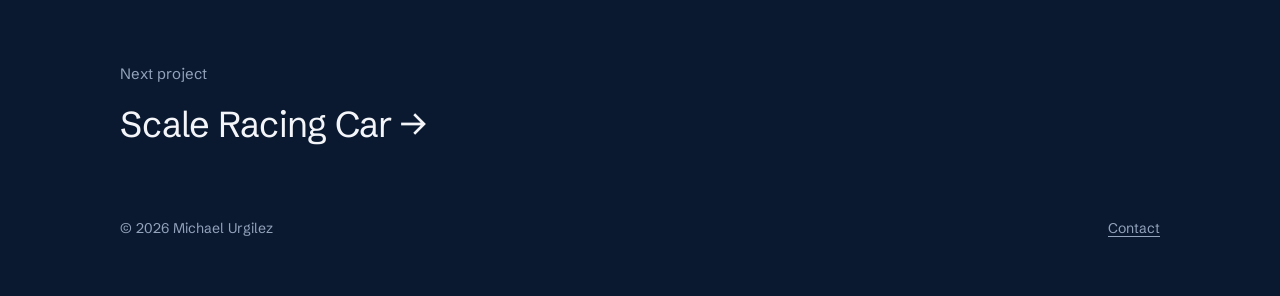
==== commit e961605c: "Add AQUAS team photo Co-Authored-By: Claude Opus 5.5 <noreply@anthropic.com> Claude-Session: https:/" ====
--- a/projects/aquas/index.html
+++ b/projects/aquas/index.html
@@ -51,12 +51,9 @@
         <p class="project-meta">Columbia University Robotics Club · 2024–2025</p>
       </section>
 
-      <!-- IMAGE: replace with an <img> of ../../assets/aquas/cover.jpg (see README) -->
       <figure class="project-cover">
-        <div class="ph ratio-16-9" role="img" aria-label="Placeholder: AQUAS boat — photo">
-          <span class="ph-label">AQUAS boat — photo</span>
-          <span class="ph-hint">16:9</span>
-        </div>
+        <img class="media" src="../../assets/aquas/team.jpg" alt="The AQUAS team in Columbia Space Initiative shirts, standing behind the blue AQUAS boat hull" width="1290" height="1104">
+        <figcaption>The AQUAS team with the boat.</figcaption>
       </figure>
 
       <section class="project-story" aria-label="Overview">
--- a/styles.css
+++ b/styles.css
@@ -405,7 +405,16 @@
 
 .project-meta { margin-top: 16px; color: var(--muted); }
 .project-cover { margin-bottom: 24px; }
-.project-story { padding: 40px 0 72px; }
+.project-story { padding: 40px 0 56px; }
+
+.gallery { display: grid; gap: 24px; padding-bottom: 72px; }
+@media (min-width: 720px) { .gallery { grid-template-columns: 1fr 1fr; align-items: start; } }
+.gallery .wide { grid-column: 1 / -1; }
+@media (min-width: 1024px) { .gallery-3 { grid-template-columns: repeat(3, 1fr); } }
+.gallery-3 > figure:not(.wide) > .media { aspect-ratio: 3 / 4; object-fit: cover; }
+video.media { display: block; height: auto; }
+figcaption { margin-top: 10px; font-size: 0.875rem; color: var(--muted); }
+
 .project-story p { max-width: 64ch; font-size: 1.1875rem; line-height: 1.65; color: var(--ink-2); }
 
 .next-project { padding: 64px 0 24px; border-top: 1px solid var(--line); }
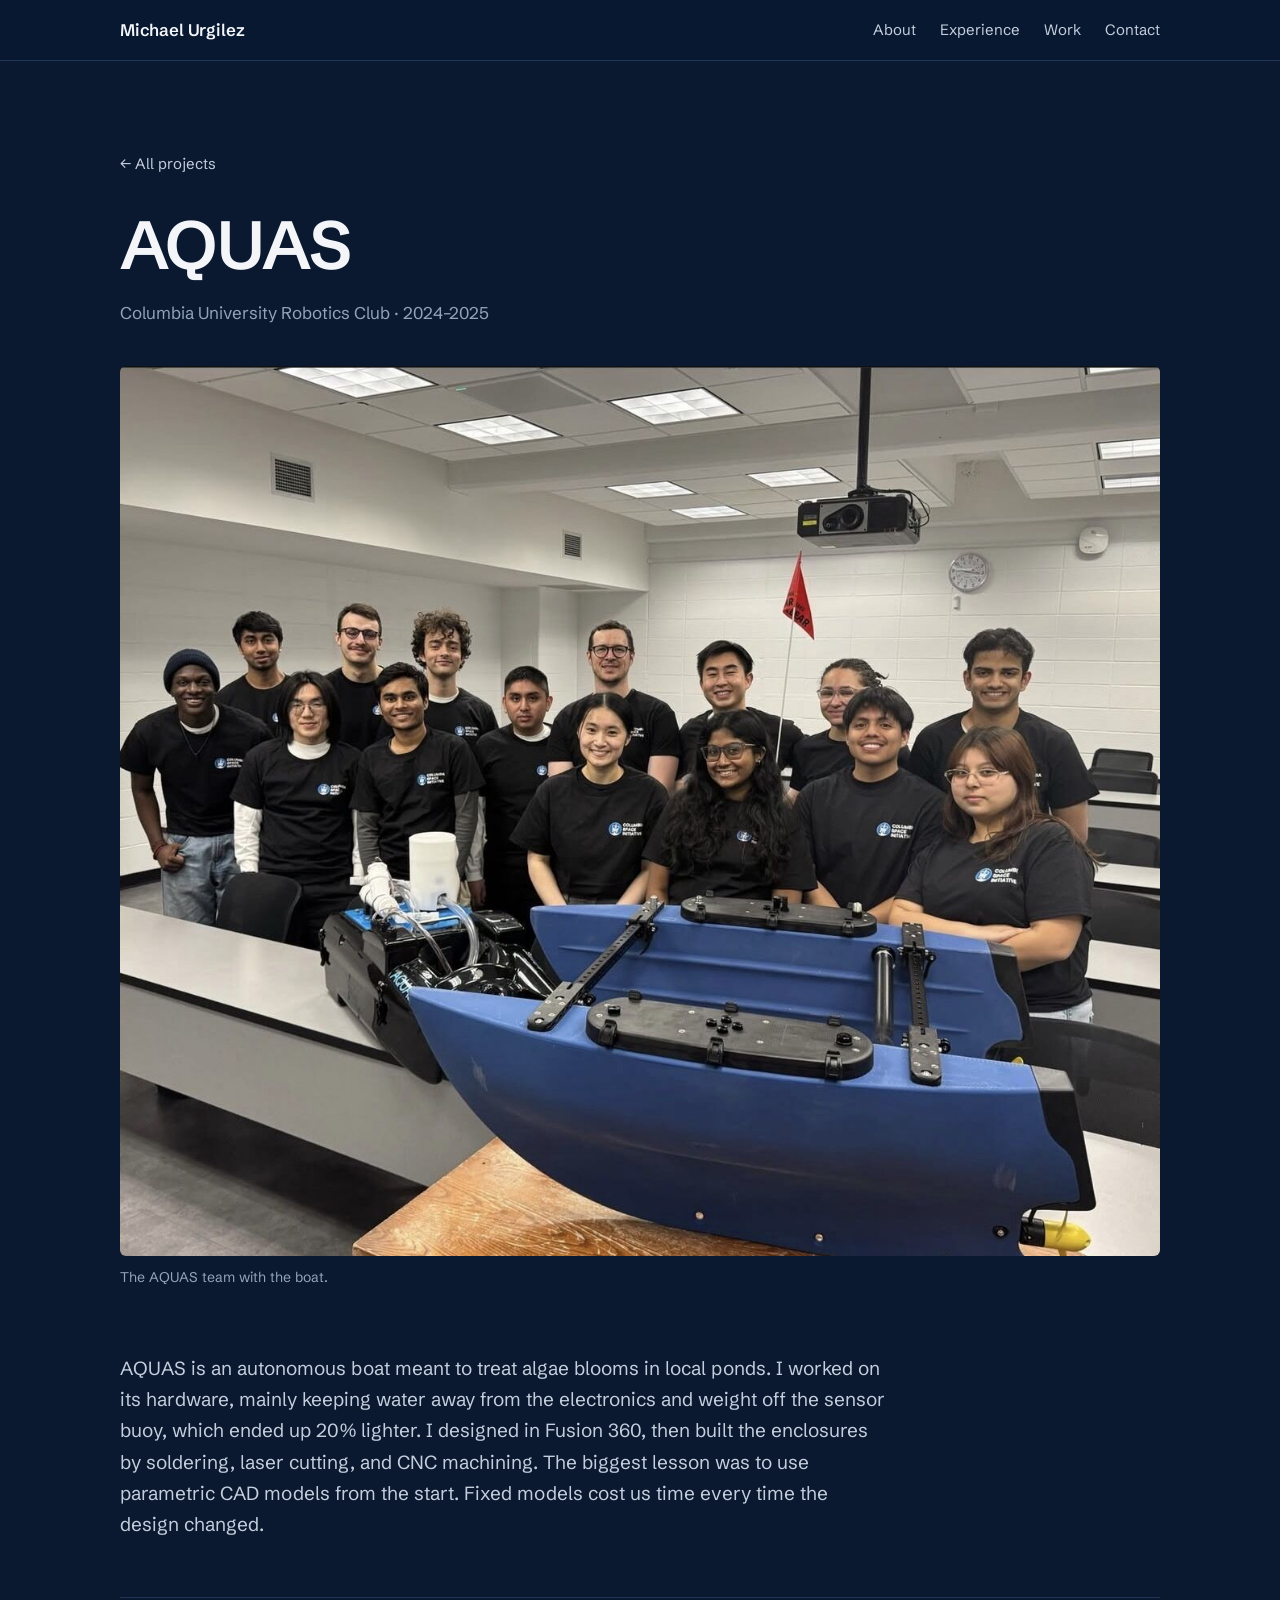
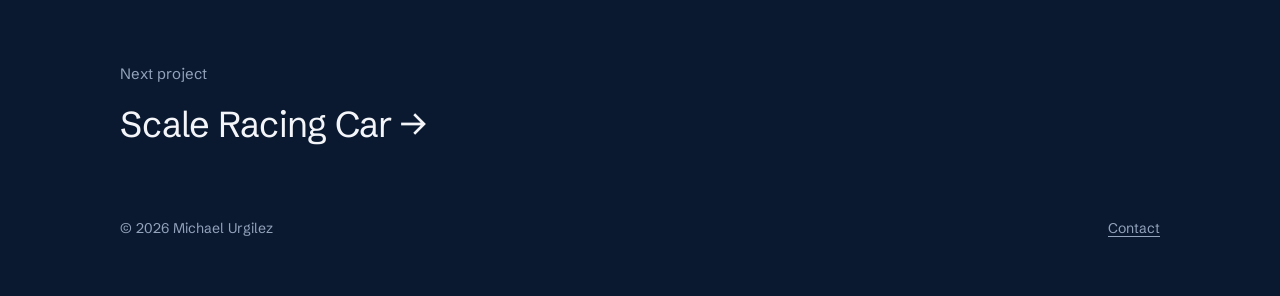
==== commit 81620974: "Move Experience above Projects; add logo tile styles Co-Authored-By: Claude Opus 5.5 <noreply@anthro" ====
--- a/projects/aquas/index.html
+++ b/projects/aquas/index.html
@@ -35,8 +35,8 @@
       <a class="wordmark" href="../../">Michael Urgilez</a>
       <nav class="nav" aria-label="Primary">
         <a class="nav-extra" href="../../#about">About</a>
+        <a class="nav-extra" href="../../#experience">Experience</a>
         <a href="../../#work">Work</a>
-        <a class="nav-extra" href="../../#experience">Experience</a>
         <a href="../../#contact">Contact</a>
       </nav>
     </div>
--- a/styles.css
+++ b/styles.css
@@ -346,6 +346,16 @@
 }
 
 .entry h3 { font-size: 1.375rem; }
+/* Organization logos sit on a white tile so dark marks stay visible on navy */
+.entry-logo {
+  display: inline-flex;
+  align-items: center;
+  margin-bottom: 16px;
+  padding: 10px 14px;
+  background: #fff;
+  border-radius: var(--radius);
+}
+.entry-logo img { display: block; height: 28px; width: auto; }
 .entry .role { margin-top: 6px; color: var(--ink-2); }
 .entry .where { margin-top: 4px; color: var(--muted); font-size: 0.9375rem; }
 .entry ul { color: var(--ink-2); max-width: 62ch; }
